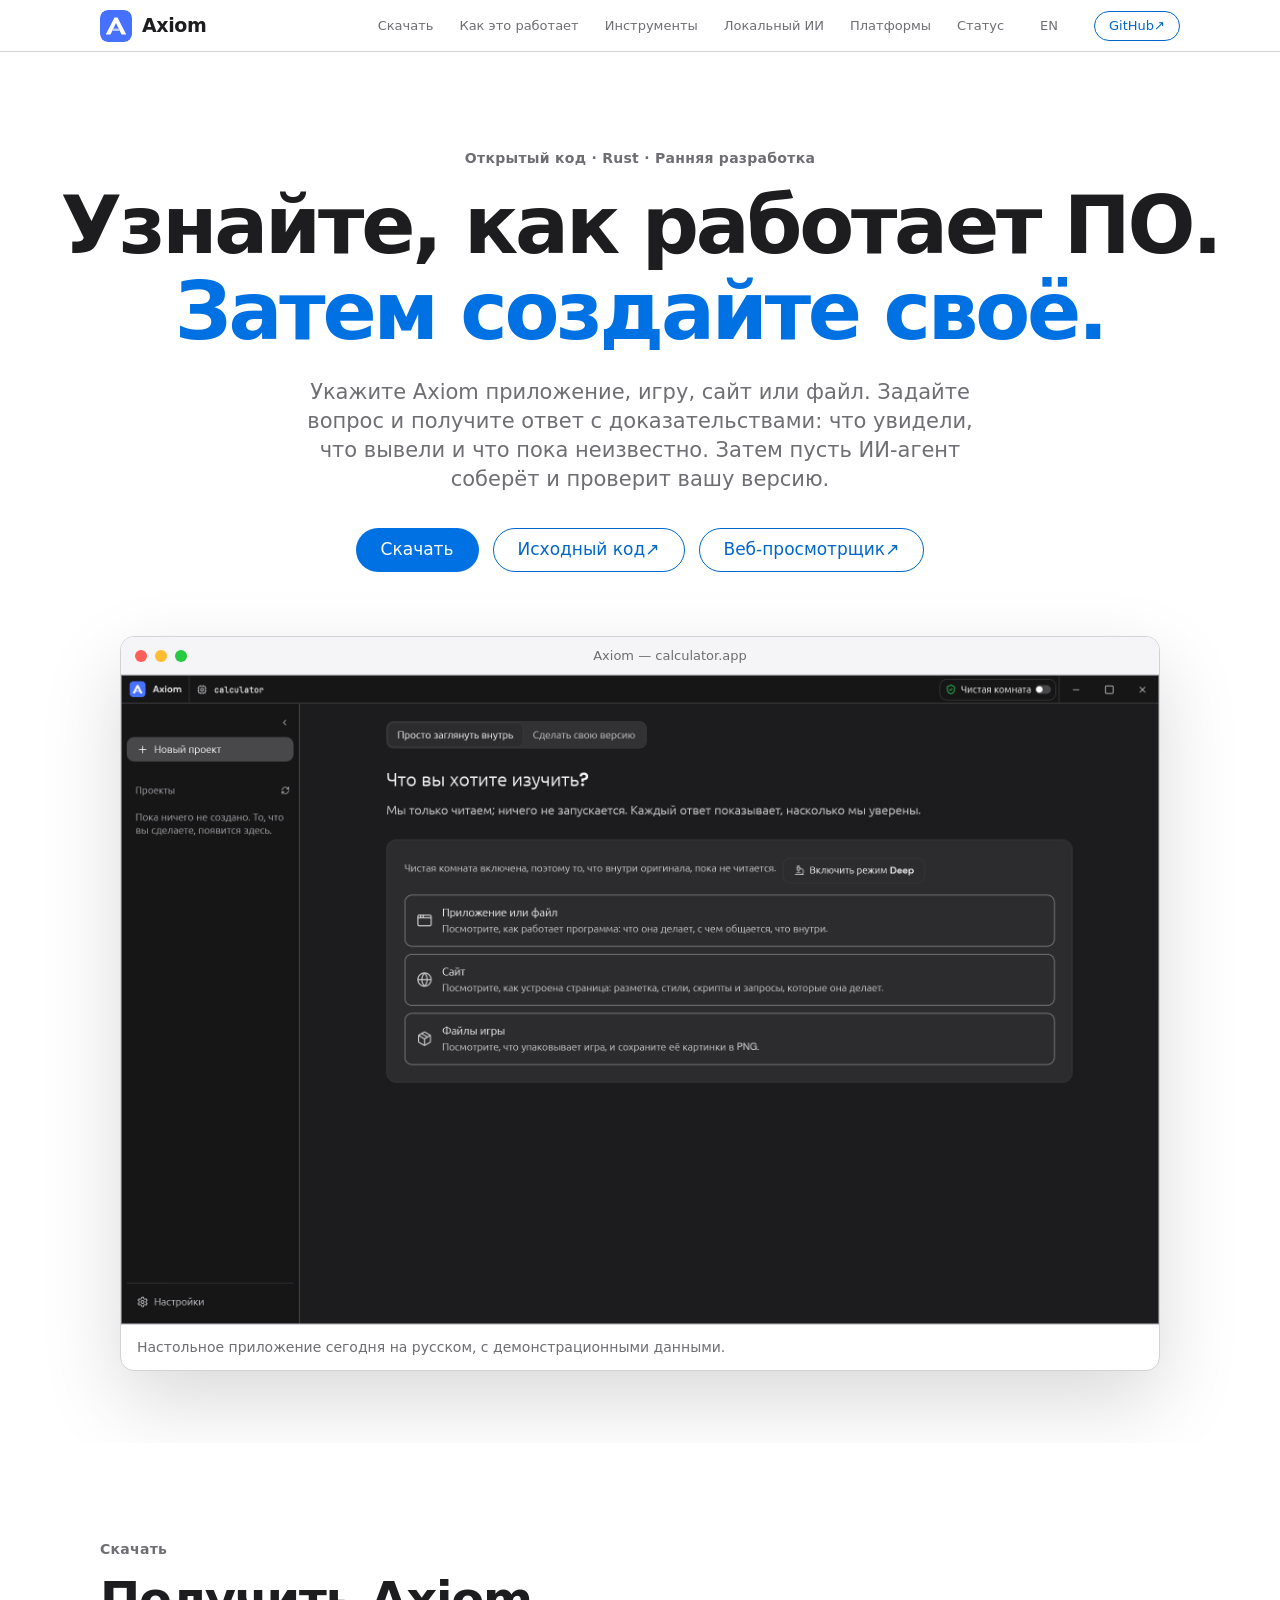
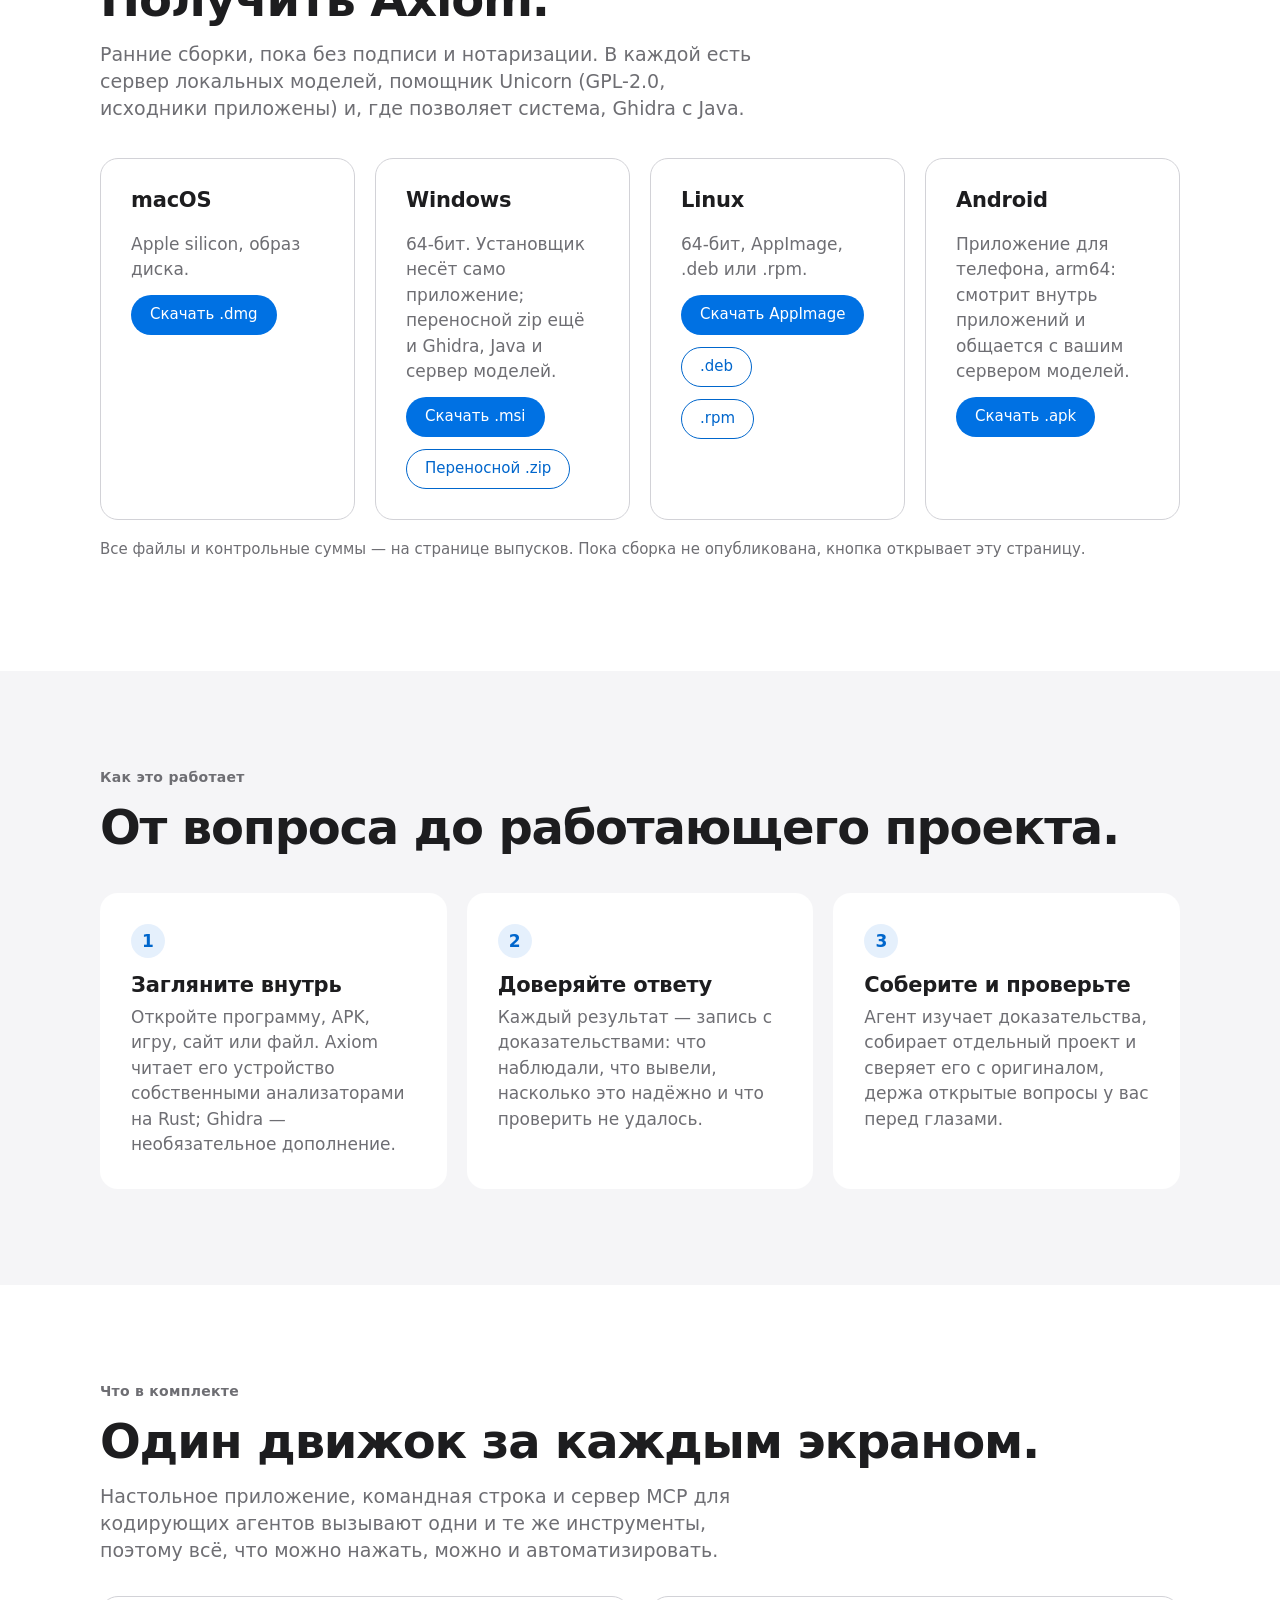
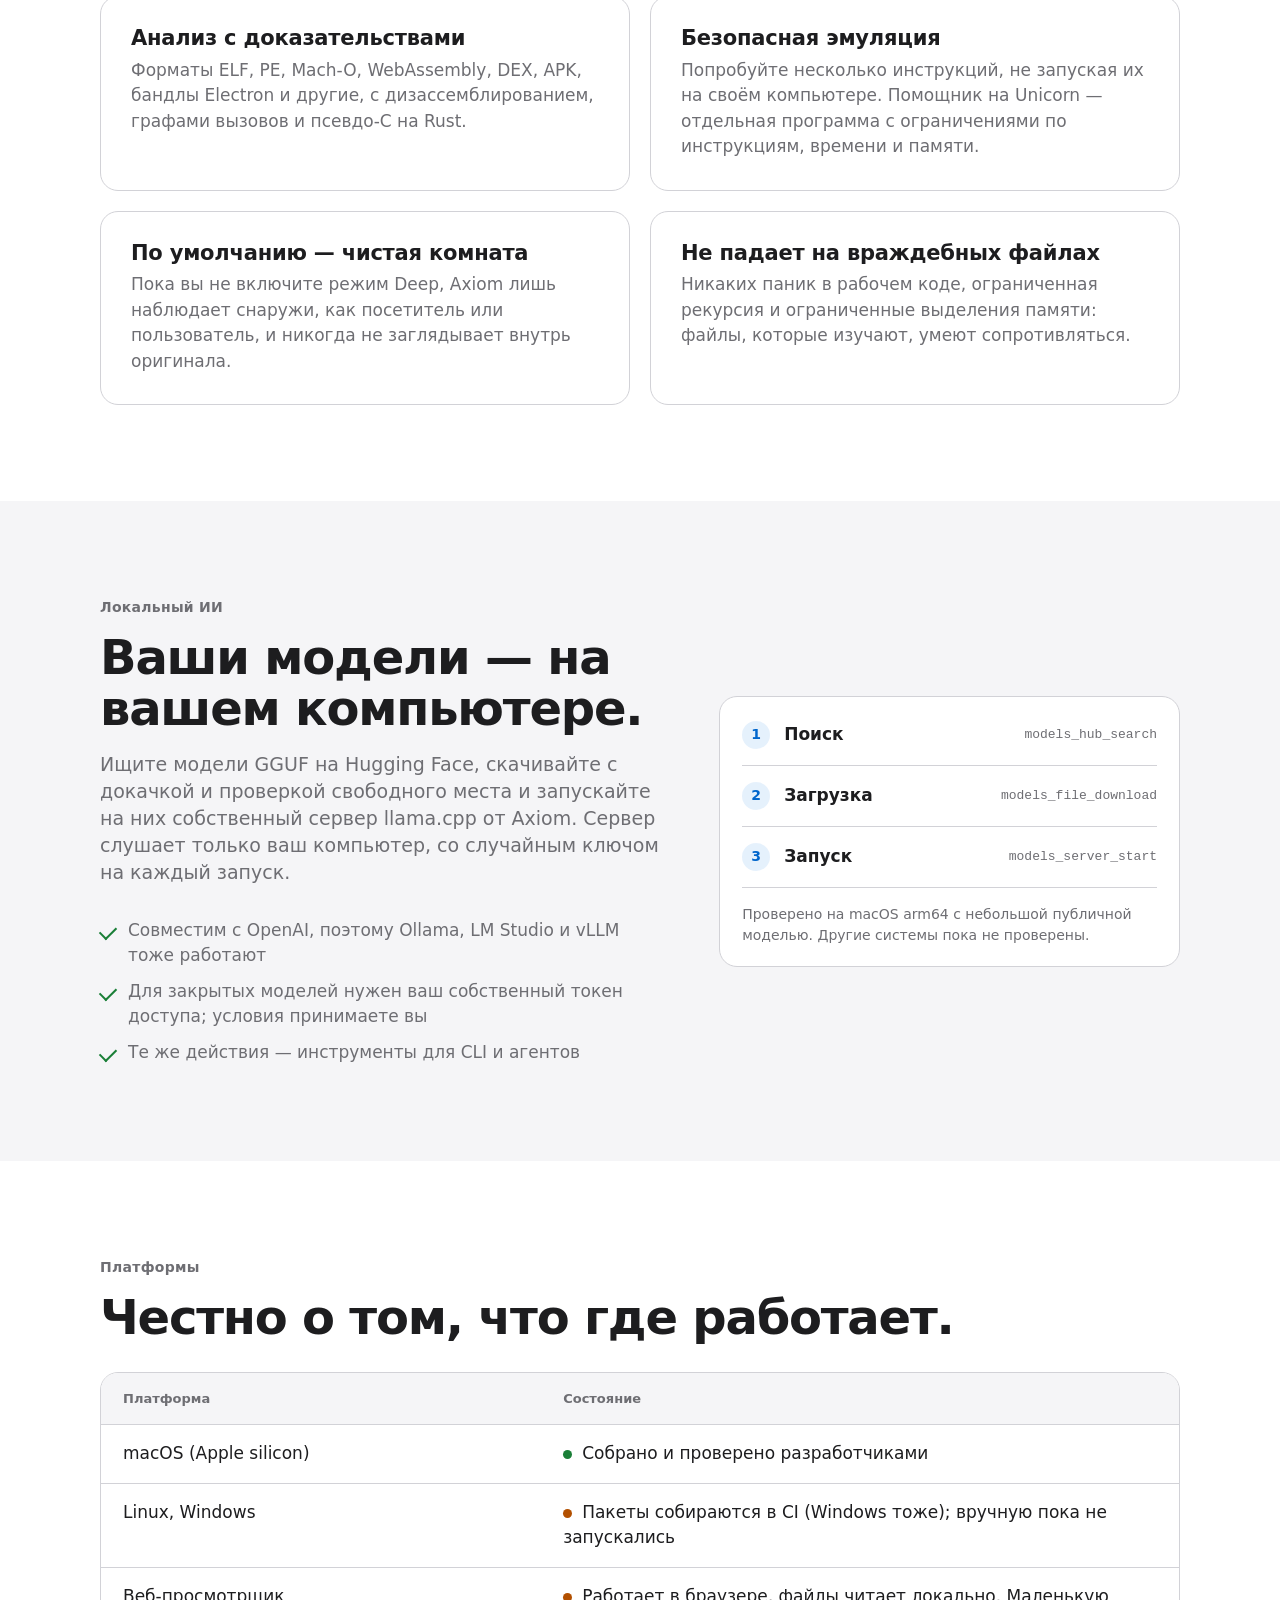
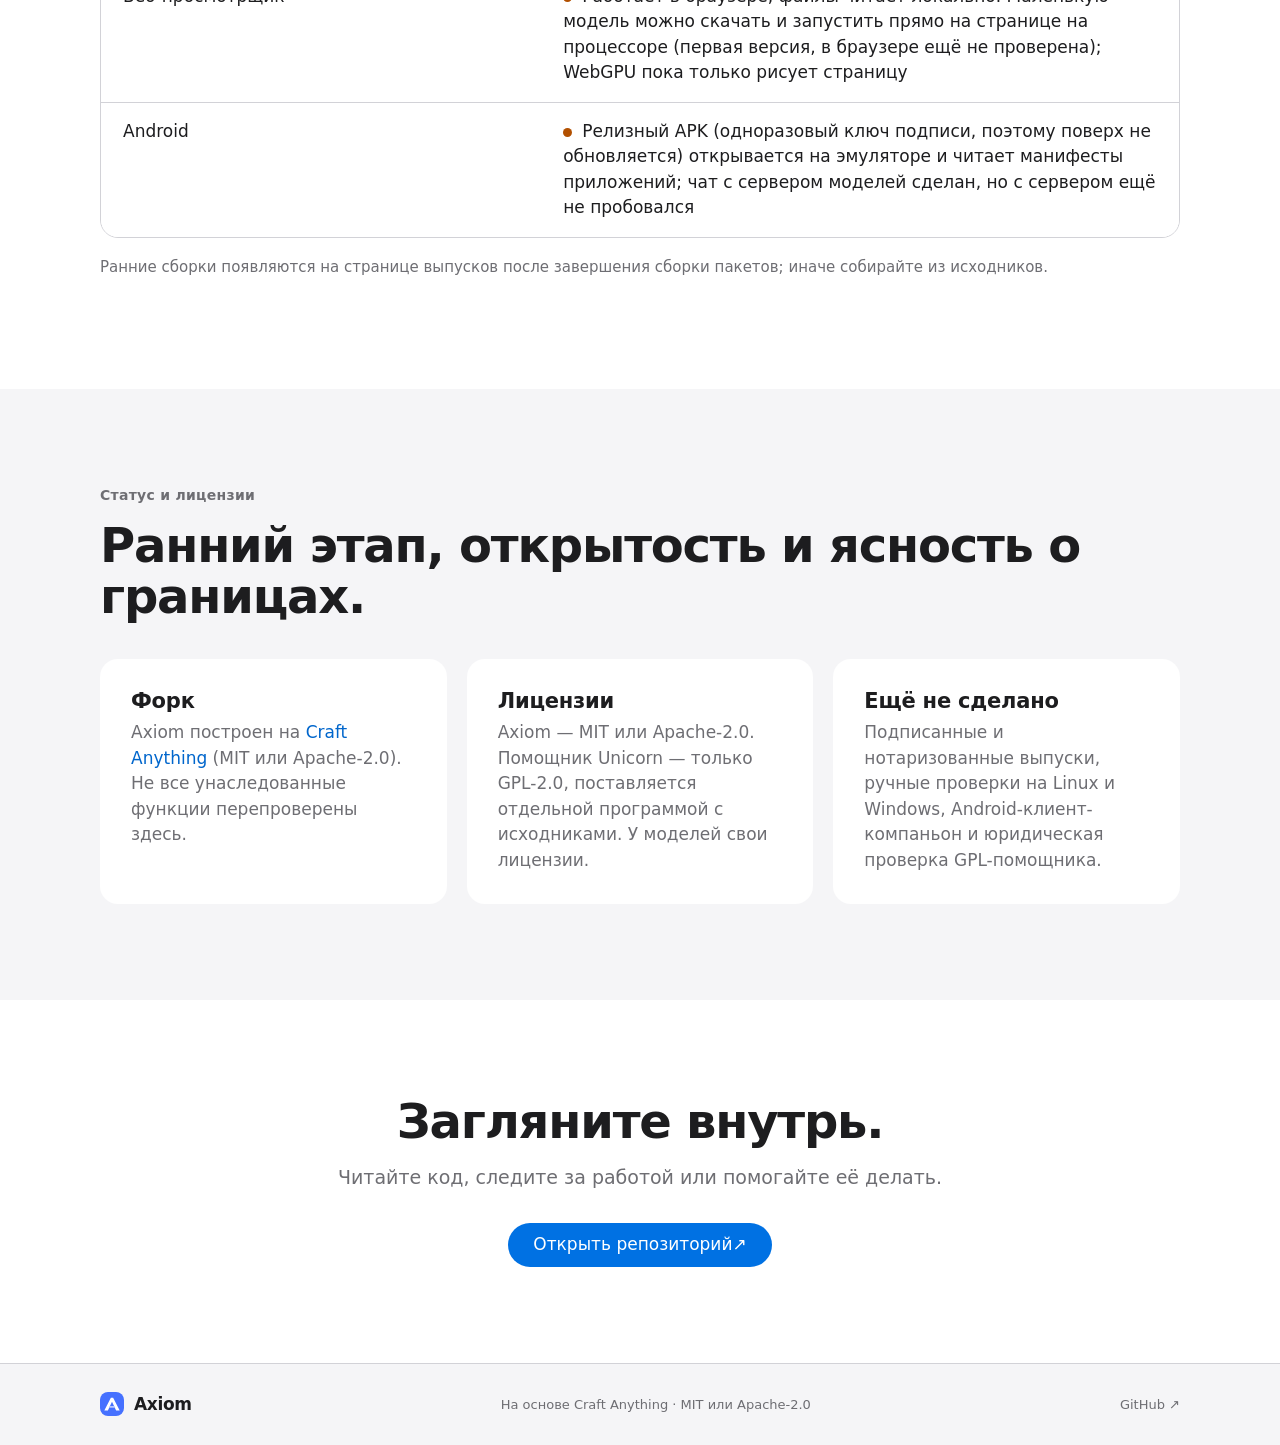
==== site/ru/index.html @ 5160972b "Axiom identity: app icon and website Co-Authored-By: Claude Sonnet 5.5 <noreply@anthropic.com> Claud" ====
<!doctype html>
<html lang="ru"><head><meta charset="utf-8"><meta name="viewport" content="width=device-width,initial-scale=1"><meta name="theme-color" content="#f5f5f7"><meta name="description" content="Axiom показывает, как работает программное обеспечение, с доказательствами для каждого ответа, и помогает собрать свою версию. Открытый код, написан на Rust, с локальным ИИ."><title>Axiom — узнайте, как работает ПО</title><link rel="icon" href="../logo.svg" type="image/svg+xml"><link rel="alternate" hreflang="en" href="../"><link rel="stylesheet" href="../style.css"></head>
<body><a class="skip" href="#main">К содержимому</a>
<header class="top"><a class="brand" href="#top" aria-label="Axiom, наверх"><img src="../logo.svg" alt="" width="32" height="32"><span>Axiom</span></a><nav aria-label="Главное"><a href="#download">Скачать</a><a href="#how">Как это работает</a><a href="#tools">Инструменты</a><a href="#models">Локальный ИИ</a><a href="#platforms">Платформы</a><a href="#status">Статус</a></nav><a class="lang" href="../" hreflang="en" lang="en">EN</a><a class="btn ghost" href="https://github.com/LakoMoor/Axiom">GitHub<span aria-hidden="true"> ↗</span></a></header>
<main id="main">
<section class="hero" id="top"><div class="glow" aria-hidden="true"></div><p class="kicker">Открытый код · Rust · Ранняя разработка</p><h1>Узнайте, как работает ПО.<br><em>Затем создайте своё.</em></h1><p class="lead">Укажите Axiom приложение, игру, сайт или файл. Задайте вопрос и получите ответ с доказательствами: что увидели, что вывели и что пока неизвестно. Затем пусть ИИ-агент соберёт и проверит вашу версию.</p><div class="actions"><a class="btn primary" href="#download">Скачать</a><a class="btn ghost" href="https://github.com/LakoMoor/Axiom">Исходный код<span aria-hidden="true"> ↗</span></a><a class="btn ghost" href="../app/">Веб-просмотрщик<span aria-hidden="true"> ↗</span></a></div>
<figure class="shot"><div class="chrome" aria-hidden="true"><i></i><i></i><i></i><span>Axiom — calculator.app</span></div><img src="../media/axiom-home-ru.png" alt="Настольное приложение Axiom на стартовом экране, с демонстрационными данными" width="2160" height="1350"><figcaption>Настольное приложение сегодня на русском, с демонстрационными данными.</figcaption></figure></section>

<section class="wrap" id="download"><p class="kicker">Скачать</p><h2>Получить Axiom.</h2><p class="sub">Ранние сборки, пока без подписи и нотаризации. В каждой есть сервер локальных моделей, помощник Unicorn (GPL-2.0, исходники приложены) и, где позволяет система, Ghidra с Java.</p>
<div class="grid three dl"><article><h3>macOS</h3><p>Apple silicon, образ диска.</p><a class="btn primary" data-asset="macos-aarch64\.dmg$" href="https://github.com/LakoMoor/Axiom/releases/latest">Скачать .dmg</a></article><article><h3>Windows</h3><p>64-бит. Установщик несёт само приложение; переносной zip ещё и Ghidra, Java и сервер моделей.</p><a class="btn primary" data-asset="windows-x64\.msi$" href="https://github.com/LakoMoor/Axiom/releases/latest">Скачать .msi</a> <a class="btn ghost" data-asset="windows-x64-portable\.zip$" href="https://github.com/LakoMoor/Axiom/releases/latest">Переносной .zip</a></article><article><h3>Linux</h3><p>64-бит, AppImage, .deb или .rpm.</p><a class="btn primary" data-asset="linux-x86_64\.AppImage$" href="https://github.com/LakoMoor/Axiom/releases/latest">Скачать AppImage</a> <a class="btn ghost" data-asset="linux-x86_64\.deb$" href="https://github.com/LakoMoor/Axiom/releases/latest">.deb</a> <a class="btn ghost" data-asset="linux-x86_64\.rpm$" href="https://github.com/LakoMoor/Axiom/releases/latest">.rpm</a></article><article><h3>Android</h3><p>Приложение для телефона, arm64: смотрит внутрь приложений и общается с вашим сервером моделей.</p><a class="btn primary" data-asset="android-arm64\.apk$" href="https://github.com/LakoMoor/Axiom/releases/latest">Скачать .apk</a></article></div>
<p class="note">Все файлы и контрольные суммы — на <a href="https://github.com/LakoMoor/Axiom/releases">странице выпусков</a>. Пока сборка не опубликована, кнопка открывает эту страницу.</p></section>
<script>fetch("https://api.github.com/repos/LakoMoor/Axiom/releases?per_page=1").then(function(r){return r.ok?r.json():[]}).then(function(rs){var a=(rs[0]&&rs[0].assets)||[];document.querySelectorAll("[data-asset]").forEach(function(l){var re=new RegExp(l.dataset.asset),m=a.find(function(x){return re.test(x.name)});if(m)l.href=m.browser_download_url;})}).catch(function(){});</script>
<section class="band" id="how"><div class="wrap"><p class="kicker">Как это работает</p><h2>От вопроса до работающего проекта.</h2>
<ol class="steps"><li><span class="n">1</span><h3>Загляните внутрь</h3><p>Откройте программу, APK, игру, сайт или файл. Axiom читает его устройство собственными анализаторами на Rust; Ghidra — необязательное дополнение.</p></li><li><span class="n">2</span><h3>Доверяйте ответу</h3><p>Каждый результат — запись с доказательствами: что наблюдали, что вывели, насколько это надёжно и что проверить не удалось.</p></li><li><span class="n">3</span><h3>Соберите и проверьте</h3><p>Агент изучает доказательства, собирает отдельный проект и сверяет его с оригиналом, держа открытые вопросы у вас перед глазами.</p></li></ol></div></section>

<section class="wrap" id="tools"><p class="kicker">Что в комплекте</p><h2>Один движок за каждым экраном.</h2><p class="sub">Настольное приложение, командная строка и сервер MCP для кодирующих агентов вызывают одни и те же инструменты, поэтому всё, что можно нажать, можно и автоматизировать.</p>
<div class="grid"><article><h3>Анализ с доказательствами</h3><p>Форматы ELF, PE, Mach-O, WebAssembly, DEX, APK, бандлы Electron и другие, с дизассемблированием, графами вызовов и псевдо-C на Rust.</p></article><article><h3>Безопасная эмуляция</h3><p>Попробуйте несколько инструкций, не запуская их на своём компьютере. Помощник на Unicorn — отдельная программа с ограничениями по инструкциям, времени и памяти.</p></article><article><h3>По умолчанию — чистая комната</h3><p>Пока вы не включите режим Deep, Axiom лишь наблюдает снаружи, как посетитель или пользователь, и никогда не заглядывает внутрь оригинала.</p></article><article><h3>Не падает на враждебных файлах</h3><p>Никаких паник в рабочем коде, ограниченная рекурсия и ограниченные выделения памяти: файлы, которые изучают, умеют сопротивляться.</p></article></div></section>

<section class="band" id="models"><div class="wrap split"><div><p class="kicker">Локальный ИИ</p><h2>Ваши модели — на вашем компьютере.</h2><p class="sub">Ищите модели GGUF на Hugging Face, скачивайте с докачкой и проверкой свободного места и запускайте на них собственный сервер llama.cpp от Axiom. Сервер слушает только ваш компьютер, со случайным ключом на каждый запуск.</p><ul class="ticks"><li>Совместим с OpenAI, поэтому Ollama, LM Studio и vLLM тоже работают</li><li>Для закрытых моделей нужен ваш собственный токен доступа; условия принимаете вы</li><li>Те же действия — инструменты для CLI и агентов</li></ul></div>
<div class="panel" role="img" aria-label="Конвейер: поиск на Hugging Face, загрузка файла GGUF, запуск локального сервера"><div class="row"><b>1</b><span>Поиск</span><code>models_hub_search</code></div><div class="row"><b>2</b><span>Загрузка</span><code>models_file_download</code></div><div class="row"><b>3</b><span>Запуск</span><code>models_server_start</code></div><p>Проверено на macOS arm64 с небольшой публичной моделью. Другие системы пока не проверены.</p></div></div></section>

<section class="wrap" id="platforms"><p class="kicker">Платформы</p><h2>Честно о том, что где работает.</h2>
<div class="table" role="table" aria-label="Поддержка платформ"><div role="row" class="th"><span role="columnheader">Платформа</span><span role="columnheader">Состояние</span></div><div role="row"><span role="cell">macOS (Apple silicon)</span><span role="cell" class="ok">Собрано и проверено разработчиками</span></div><div role="row"><span role="cell">Linux, Windows</span><span role="cell" class="wip">Пакеты собираются в CI (Windows тоже); вручную пока не запускались</span></div><div role="row"><span role="cell">Веб-просмотрщик</span><span role="cell" class="wip">Работает в браузере, файлы читает локально. Маленькую модель можно скачать и запустить прямо на странице на процессоре (первая версия, в браузере ещё не проверена); WebGPU пока только рисует страницу</span></div><div role="row"><span role="cell">Android</span><span role="cell" class="wip">Релизный APK (одноразовый ключ подписи, поэтому поверх не обновляется) открывается на эмуляторе и читает манифесты приложений; чат с сервером моделей сделан, но с сервером ещё не пробовался</span></div></div>
<p class="note">Ранние сборки появляются на странице выпусков после завершения сборки пакетов; иначе собирайте из исходников.</p></section>

<section class="band" id="status"><div class="wrap"><p class="kicker">Статус и лицензии</p><h2>Ранний этап, открытость и ясность о границах.</h2>
<div class="grid three"><article><h3>Форк</h3><p>Axiom построен на <a href="https://github.com/storytold/craft-anything">Craft Anything</a> (MIT или Apache-2.0). Не все унаследованные функции перепроверены здесь.</p></article><article><h3>Лицензии</h3><p>Axiom — MIT или Apache-2.0. Помощник Unicorn — только GPL-2.0, поставляется отдельной программой с исходниками. У моделей свои лицензии.</p></article><article><h3>Ещё не сделано</h3><p>Подписанные и нотаризованные выпуски, ручные проверки на Linux и Windows, Android-клиент-компаньон и юридическая проверка GPL-помощника.</p></article></div></div></section>

<section class="wrap end"><h2>Загляните внутрь.</h2><p class="sub">Читайте код, следите за работой или помогайте её делать.</p><a class="btn primary" href="https://github.com/LakoMoor/Axiom">Открыть репозиторий<span aria-hidden="true"> ↗</span></a></section>
</main>
<footer><a class="brand" href="#top"><img src="../logo.svg" alt="" width="24" height="24"><span>Axiom</span></a><span>На основе Craft Anything · MIT или Apache-2.0</span><a href="https://github.com/LakoMoor/Axiom">GitHub ↗</a></footer></body></html>
---- site/style.css ----
:root{color-scheme:light dark;--bg:#fff;--bg2:#f5f5f7;--card:#fff;--line:#d2d2d7;--text:#1d1d1f;--muted:#6e6e73;--blue:#0066cc;--blue-d:#0071e3;--ok:#1a7f37;--warn:#b25000;--plan:#86868b;--bar:#ffffffcc;--tint:#0071e31a;--shadow:0 30px 80px #00000026;--r:18px}
@media(prefers-color-scheme:dark){:root{--bg:#000;--bg2:#1c1c1e;--card:#1c1c1e;--line:#38383a;--text:#f5f5f7;--muted:#a1a1a6;--blue:#2997ff;--blue-d:#0071e3;--ok:#30d158;--warn:#ff9f0a;--plan:#8e8e93;--bar:#000000cc;--tint:#2997ff26;--shadow:0 30px 80px #000000b3}}
*{box-sizing:border-box}html{scroll-behavior:smooth}
body{margin:0;background:var(--bg);color:var(--text);font:17px/1.5 -apple-system,BlinkMacSystemFont,"SF Pro Text","Segoe UI",system-ui,Roboto,sans-serif;-webkit-font-smoothing:antialiased}
a{color:inherit;text-decoration:none}a:focus-visible,.btn:focus-visible{outline:3px solid var(--blue-d);outline-offset:3px;border-radius:10px}
.skip{position:absolute;left:-999px;top:8px;background:var(--blue-d);color:#fff;padding:10px 14px;border-radius:10px;z-index:10}.skip:focus{left:8px}
.wrap{width:min(1080px,calc(100% - 48px));margin:auto;padding:96px 0}
.top{position:sticky;top:0;z-index:5;display:flex;align-items:center;gap:32px;height:52px;padding:0 max(24px,calc((100% - 1080px)/2));background:var(--bar);backdrop-filter:saturate(180%) blur(20px);-webkit-backdrop-filter:saturate(180%) blur(20px);border-bottom:1px solid var(--line)}
.brand{display:flex;align-items:center;gap:10px;font-weight:600;font-size:19px;letter-spacing:-.02em}.brand img{border-radius:8px}
.top nav{display:flex;gap:26px;margin-left:auto;font-size:13px;color:var(--muted)}.top nav a:hover{color:var(--text)}
.btn{display:inline-flex;align-items:center;justify-content:center;min-height:44px;padding:0 24px;border-radius:980px;font-weight:500;font-size:17px;border:1px solid var(--line);transition:background .2s,transform .2s}
.top .btn{min-height:30px;padding:0 14px;font-size:13px}
.btn:active{transform:scale(.98)}.btn.primary{background:var(--blue-d);border-color:transparent;color:#fff}.btn.primary:hover{background:#0077ed}.btn.ghost{background:transparent;color:var(--blue);border-color:var(--blue)}.btn.ghost:hover{background:var(--tint)}
.hero{position:relative;overflow:hidden;text-align:center;padding:96px 24px 72px}
.glow{display:none}
.kicker{position:relative;margin:0 0 14px;font-size:14px;font-weight:600;letter-spacing:.02em;color:var(--muted)}
h1,h2,h3{margin:0;letter-spacing:-.025em;line-height:1.07}h1{position:relative;font-size:clamp(40px,7vw,80px);font-weight:700;letter-spacing:-.04em}h1 em{font-style:normal;color:var(--blue-d)}
h2{font-size:clamp(30px,4.4vw,48px);font-weight:700;margin-bottom:16px}h3{font-size:21px;font-weight:600;margin-bottom:8px;letter-spacing:-.01em}
.lead{position:relative;max-width:680px;margin:24px auto 34px;font-size:21px;line-height:1.38;color:var(--muted)}.sub{max-width:660px;color:var(--muted);margin:0 0 32px;font-size:19px;line-height:1.42}
.actions{position:relative;display:flex;gap:14px;justify-content:center;flex-wrap:wrap}
.shot{position:relative;margin:64px auto 0;max-width:1040px;border:1px solid var(--line);border-radius:14px;background:var(--card);box-shadow:var(--shadow);overflow:hidden}
.shot img{display:block;width:100%;height:auto}.chrome{display:flex;align-items:center;gap:8px;height:38px;padding:0 14px;background:var(--bg2);border-bottom:1px solid var(--line);font-size:13px;color:var(--muted)}.chrome i{width:12px;height:12px;border-radius:50%;background:var(--line)}.chrome i:nth-child(1){background:#ff5f57}.chrome i:nth-child(2){background:#febc2e}.chrome i:nth-child(3){background:#28c840}.chrome span{margin:0 auto}
figcaption{padding:12px 16px;font-size:14px;color:var(--muted);border-top:1px solid var(--line);text-align:left}
.band{background:var(--bg2)}
.steps{list-style:none;padding:0;margin:40px 0 0;display:grid;grid-template-columns:repeat(3,1fr);gap:20px}
.steps li,.grid article{background:var(--card);border-radius:var(--r);padding:30px;border:1px solid var(--line)}.band .steps li,.band .grid article{border-color:transparent}.steps p,.grid p{margin:0;color:var(--muted);font-size:17px}
.n{display:inline-grid;place-items:center;width:34px;height:34px;border-radius:50%;background:var(--tint);color:var(--blue);font-weight:600;margin-bottom:16px}
.grid{display:grid;grid-template-columns:repeat(2,1fr);gap:20px}.grid.three{grid-template-columns:repeat(3,1fr);margin-top:36px}.grid article a{color:var(--blue)}.grid article a:hover{text-decoration:underline}
.split{display:grid;grid-template-columns:1.1fr .9fr;gap:56px;align-items:center}
.ticks{list-style:none;padding:0;margin:0;display:grid;gap:10px;color:var(--muted)}.ticks li{padding-left:28px;position:relative}.ticks li:before{content:"";position:absolute;left:0;top:.5em;width:14px;height:8px;border-left:2px solid var(--ok);border-bottom:2px solid var(--ok);transform:rotate(-45deg)}
.panel{background:var(--card);border:1px solid var(--line);border-radius:var(--r);padding:8px 22px 20px}.row{display:flex;align-items:center;gap:14px;padding:16px 0;border-bottom:1px solid var(--line)}.row b{display:grid;place-items:center;width:28px;height:28px;border-radius:50%;background:var(--tint);color:var(--blue);font-size:14px}.row span{font-weight:600}.row code{margin-left:auto;font:13px ui-monospace,"SF Mono",Menlo,monospace;color:var(--muted)}.panel p{margin:16px 0 0;font-size:14px;color:var(--muted)}
.table{border:1px solid var(--line);border-radius:var(--r);overflow:hidden;margin-top:28px}.table>div{display:grid;grid-template-columns:1fr 1.4fr;gap:16px;padding:16px 22px;border-bottom:1px solid var(--line);background:var(--card)}.table>div:last-child{border:0}.table .th{background:var(--bg2);color:var(--muted);font-size:13px;font-weight:600}
.ok:before,.wip:before,.plan:before{content:"";display:inline-block;width:9px;height:9px;border-radius:50%;margin-right:10px}.ok:before{background:var(--ok)}.wip:before{background:var(--warn)}.plan:before{background:var(--plan)}
.note{color:var(--muted);font-size:15px;margin-top:18px}
.end{text-align:center}.end .sub{margin-inline:auto}
footer{display:flex;align-items:center;gap:24px;flex-wrap:wrap;justify-content:space-between;padding:28px max(24px,calc((100% - 1080px)/2));border-top:1px solid var(--line);color:var(--muted);font-size:13px;background:var(--bg2)}footer .brand{font-size:17px;color:var(--text)}
@media(max-width:860px){.top nav{display:none}.top .btn{margin-left:auto}.steps,.grid,.grid.three,.split{grid-template-columns:1fr}.wrap{padding:64px 0}.hero{padding-top:64px}.row code{display:none}.table>div{grid-template-columns:1fr}}
@media(prefers-reduced-motion:reduce){html{scroll-behavior:auto}.btn{transition:none}}
.dl article{display:flex;flex-direction:column;gap:12px;align-items:flex-start}.dl .btn{min-height:40px;font-size:15px;padding:0 18px}
.lang{font-size:13px;color:var(--muted);padding:0 4px}.lang:hover{color:var(--text)}
.grid.dl{grid-template-columns:repeat(4,1fr)}@media(max-width:1100px){.grid.dl{grid-template-columns:repeat(2,1fr)}}@media(max-width:860px){.grid.dl{grid-template-columns:1fr}}
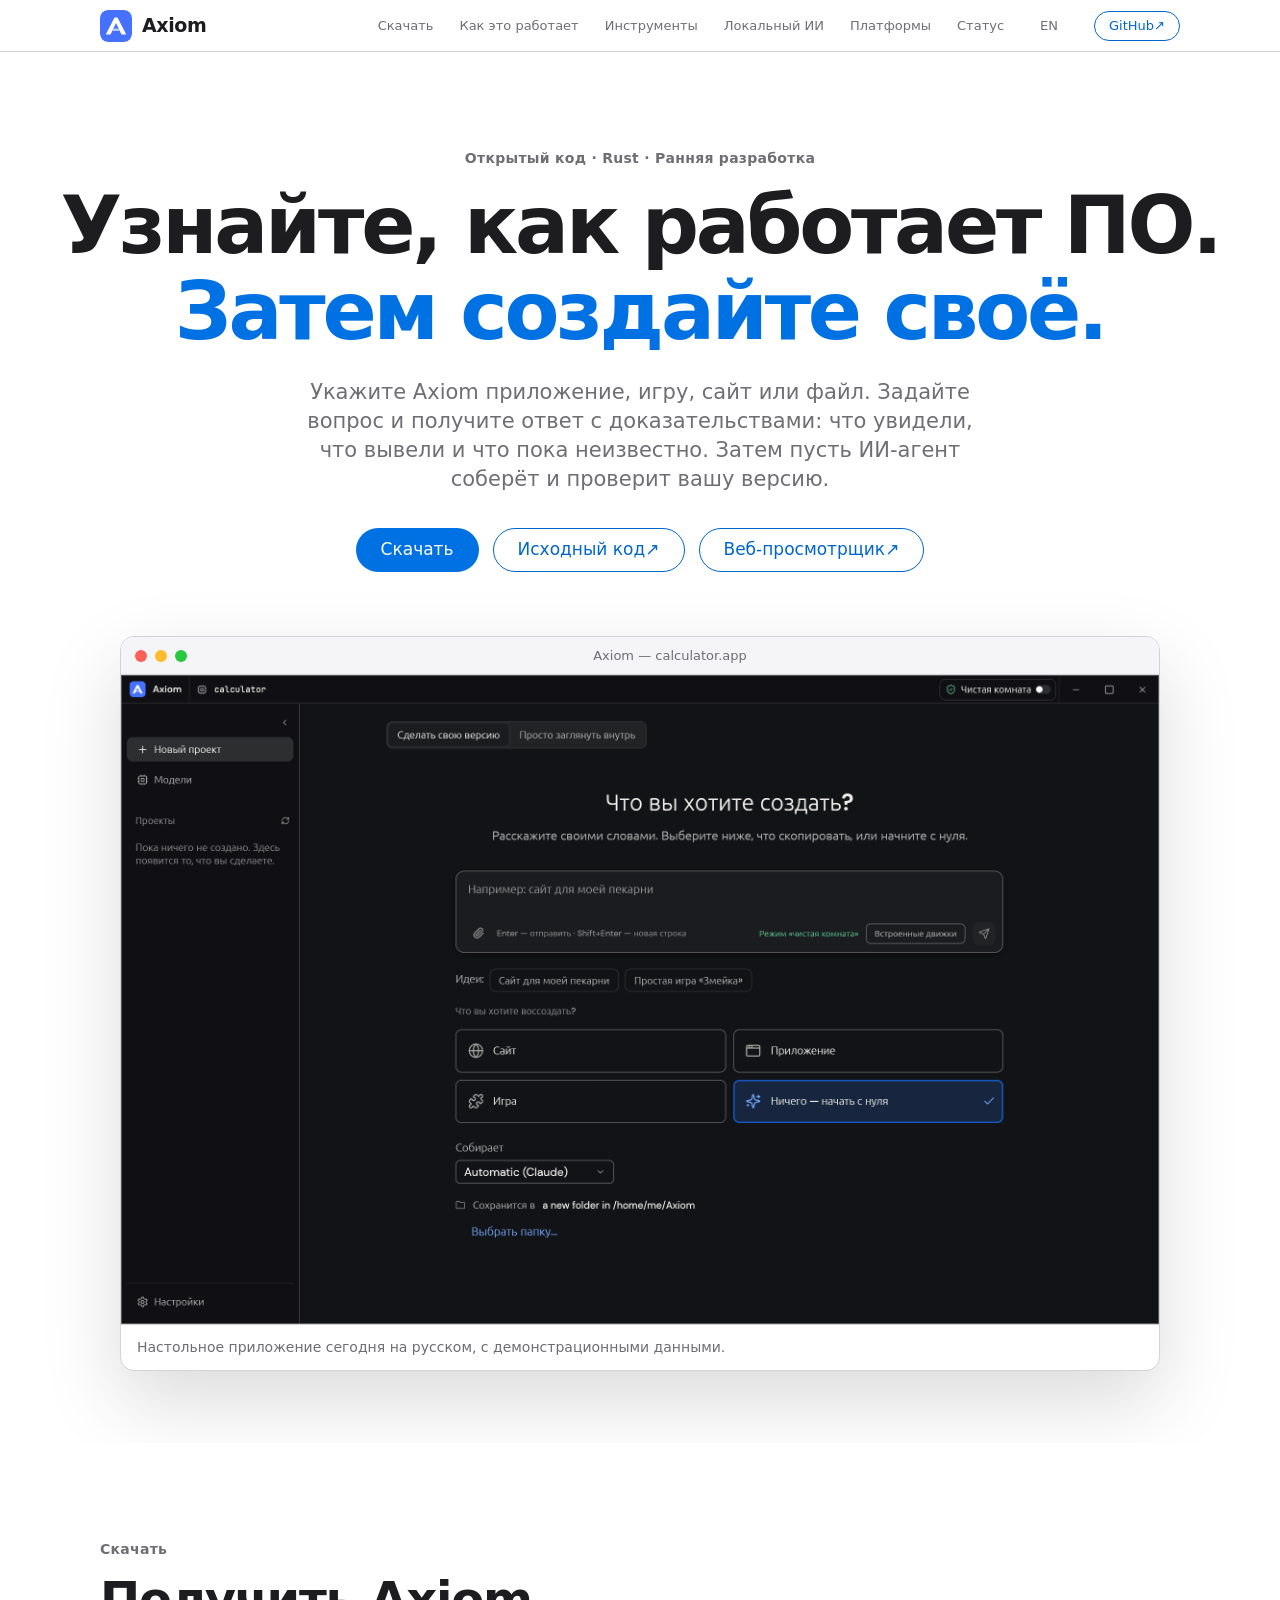
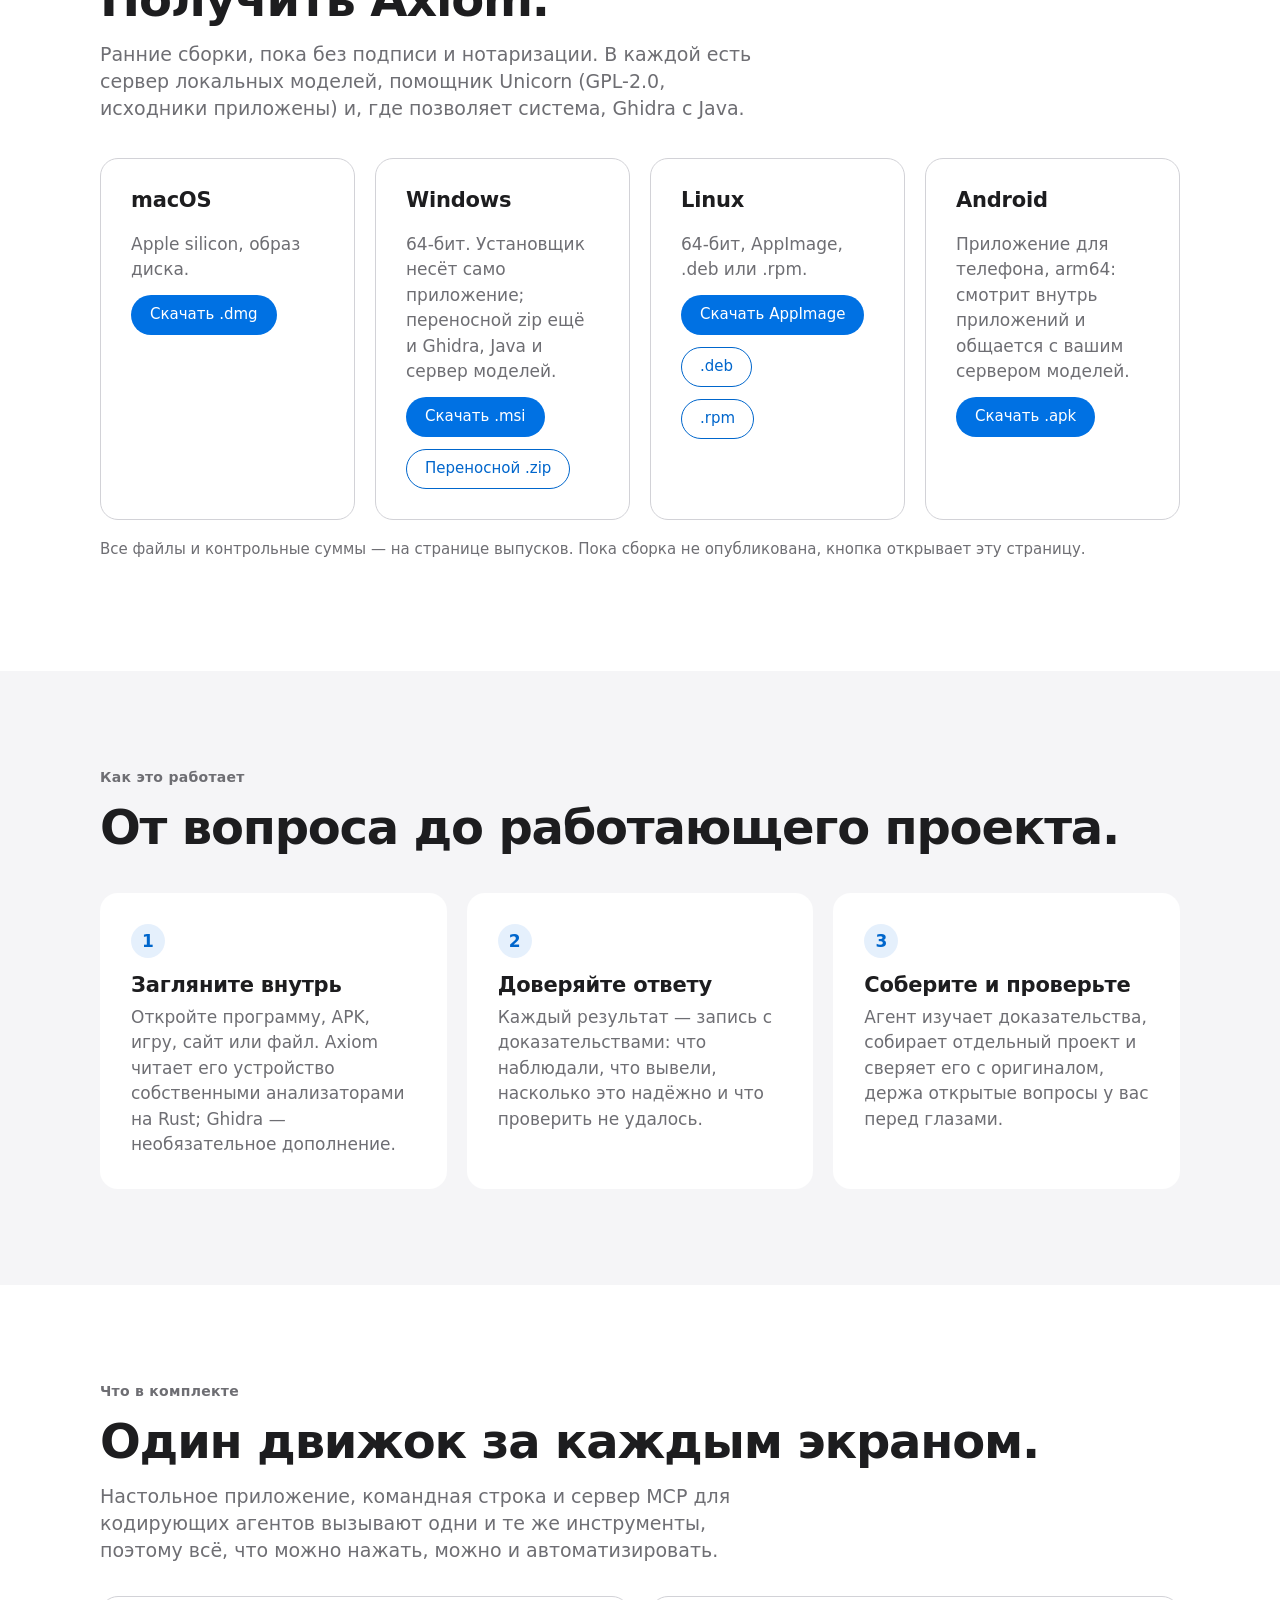
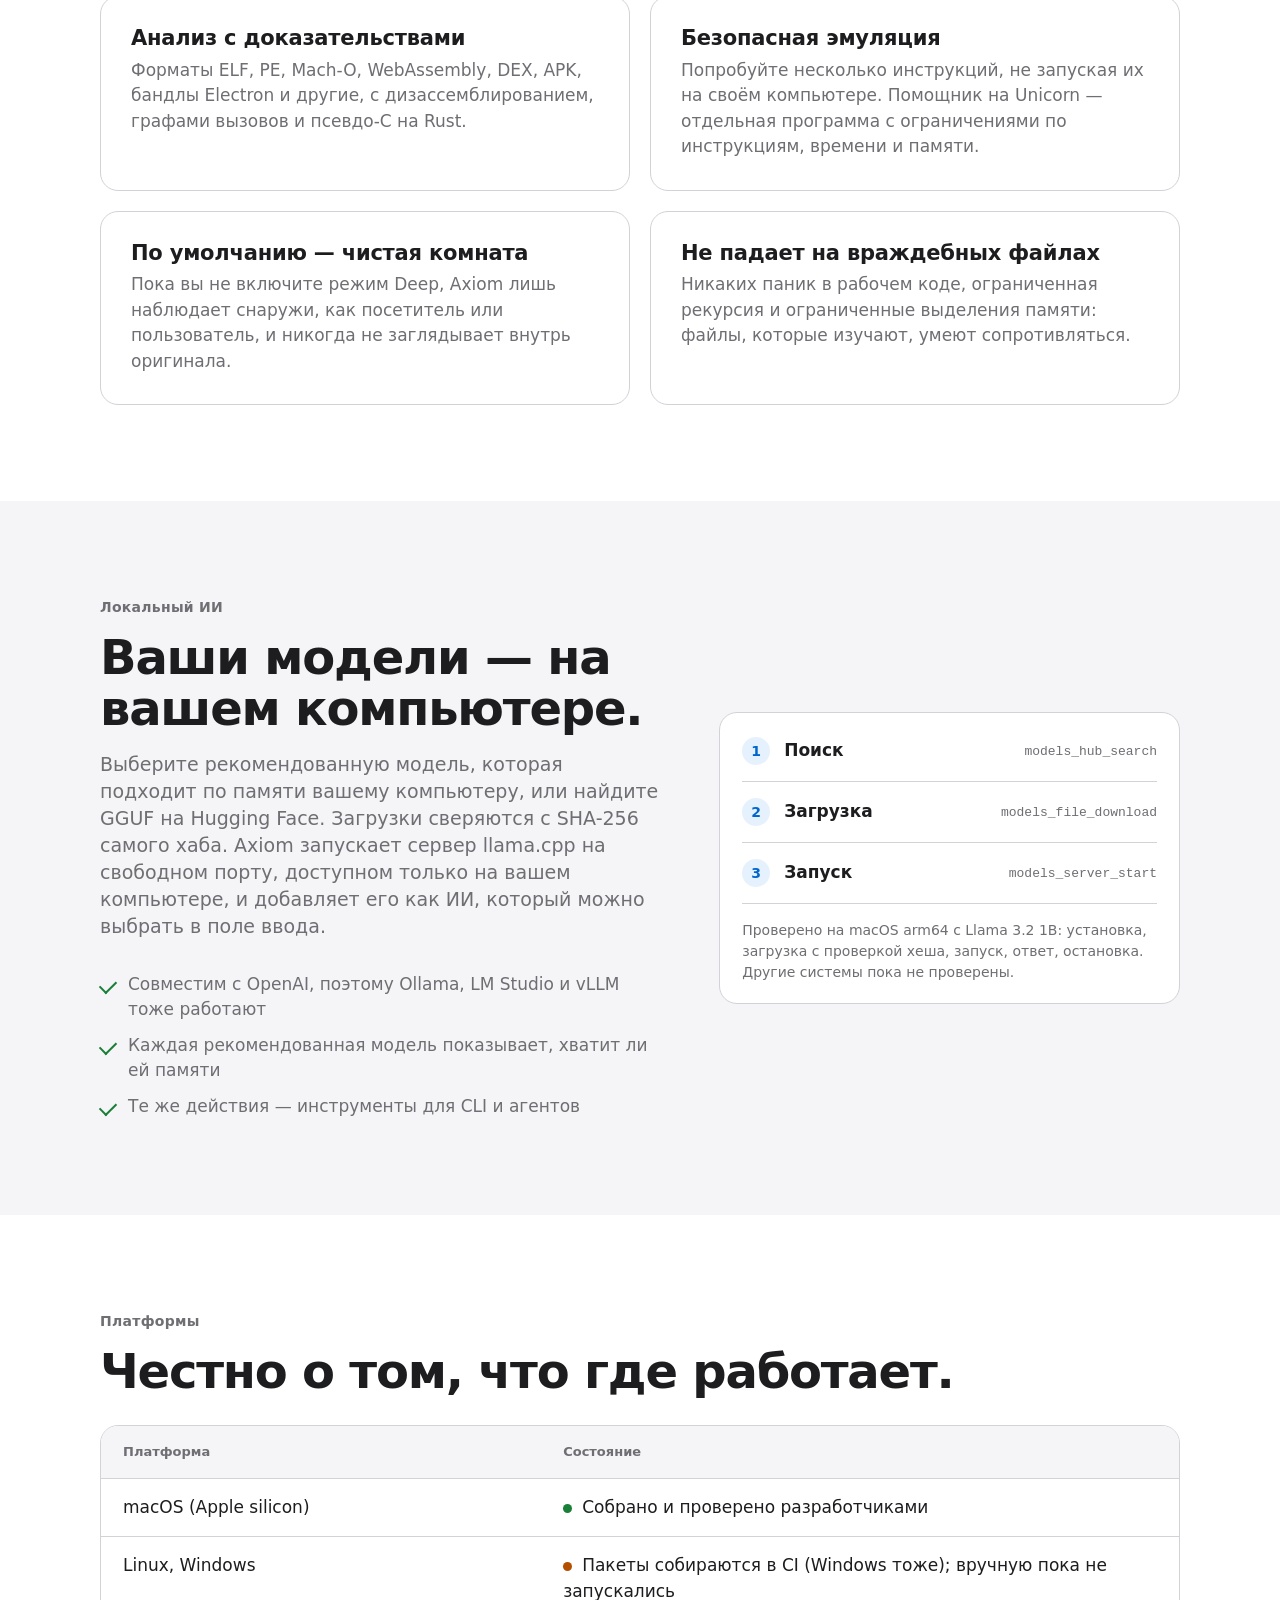
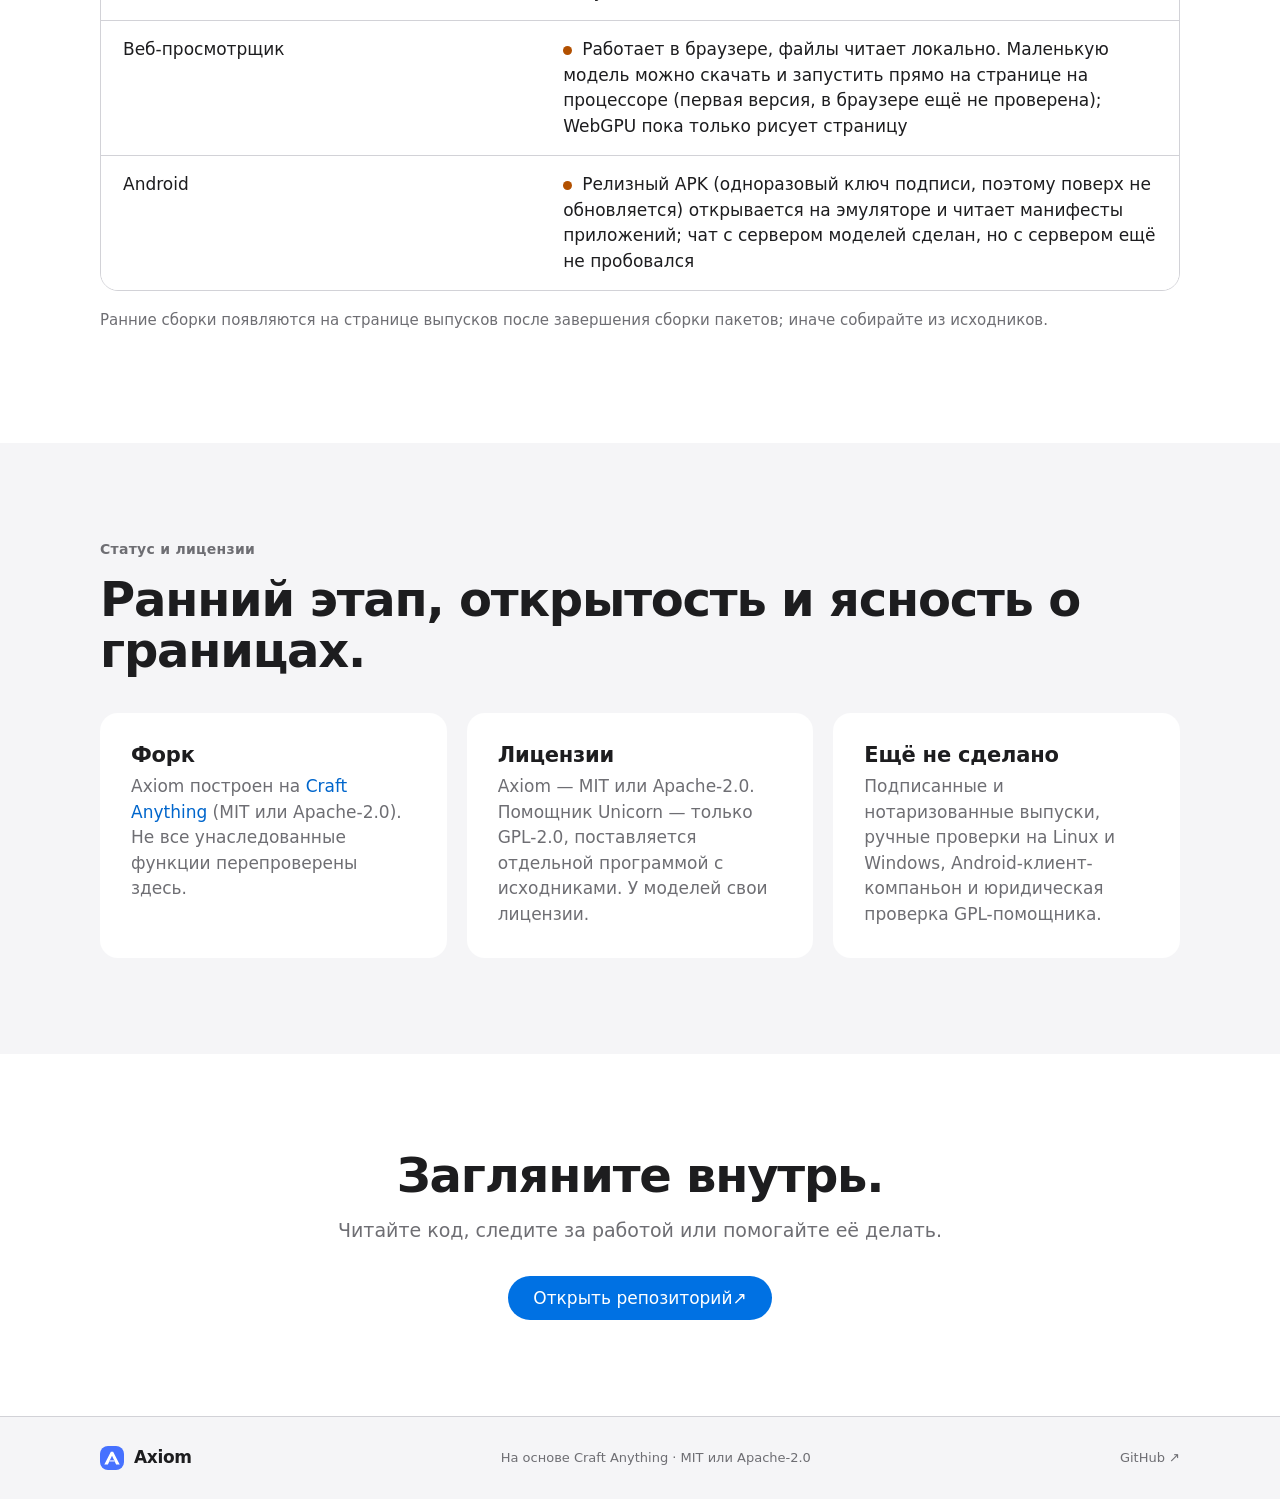
==== commit 384498b5: "Add the models hub, a ChatGPT-style Home, chat history, a Changes card, a Russian UI and the name Ax" ====
--- a/site/ru/index.html
+++ b/site/ru/index.html
@@ -16,8 +16,8 @@
 <section class="wrap" id="tools"><p class="kicker">Что в комплекте</p><h2>Один движок за каждым экраном.</h2><p class="sub">Настольное приложение, командная строка и сервер MCP для кодирующих агентов вызывают одни и те же инструменты, поэтому всё, что можно нажать, можно и автоматизировать.</p>
 <div class="grid"><article><h3>Анализ с доказательствами</h3><p>Форматы ELF, PE, Mach-O, WebAssembly, DEX, APK, бандлы Electron и другие, с дизассемблированием, графами вызовов и псевдо-C на Rust.</p></article><article><h3>Безопасная эмуляция</h3><p>Попробуйте несколько инструкций, не запуская их на своём компьютере. Помощник на Unicorn — отдельная программа с ограничениями по инструкциям, времени и памяти.</p></article><article><h3>По умолчанию — чистая комната</h3><p>Пока вы не включите режим Deep, Axiom лишь наблюдает снаружи, как посетитель или пользователь, и никогда не заглядывает внутрь оригинала.</p></article><article><h3>Не падает на враждебных файлах</h3><p>Никаких паник в рабочем коде, ограниченная рекурсия и ограниченные выделения памяти: файлы, которые изучают, умеют сопротивляться.</p></article></div></section>
 
-<section class="band" id="models"><div class="wrap split"><div><p class="kicker">Локальный ИИ</p><h2>Ваши модели — на вашем компьютере.</h2><p class="sub">Ищите модели GGUF на Hugging Face, скачивайте с докачкой и проверкой свободного места и запускайте на них собственный сервер llama.cpp от Axiom. Сервер слушает только ваш компьютер, со случайным ключом на каждый запуск.</p><ul class="ticks"><li>Совместим с OpenAI, поэтому Ollama, LM Studio и vLLM тоже работают</li><li>Для закрытых моделей нужен ваш собственный токен доступа; условия принимаете вы</li><li>Те же действия — инструменты для CLI и агентов</li></ul></div>
-<div class="panel" role="img" aria-label="Конвейер: поиск на Hugging Face, загрузка файла GGUF, запуск локального сервера"><div class="row"><b>1</b><span>Поиск</span><code>models_hub_search</code></div><div class="row"><b>2</b><span>Загрузка</span><code>models_file_download</code></div><div class="row"><b>3</b><span>Запуск</span><code>models_server_start</code></div><p>Проверено на macOS arm64 с небольшой публичной моделью. Другие системы пока не проверены.</p></div></div></section>
+<section class="band" id="models"><div class="wrap split"><div><p class="kicker">Локальный ИИ</p><h2>Ваши модели — на вашем компьютере.</h2><p class="sub">Выберите рекомендованную модель, которая подходит по памяти вашему компьютеру, или найдите GGUF на Hugging Face. Загрузки сверяются с SHA-256 самого хаба. Axiom запускает сервер llama.cpp на свободном порту, доступном только на вашем компьютере, и добавляет его как ИИ, который можно выбрать в поле ввода.</p><ul class="ticks"><li>Совместим с OpenAI, поэтому Ollama, LM Studio и vLLM тоже работают</li><li>Каждая рекомендованная модель показывает, хватит ли ей памяти</li><li>Те же действия — инструменты для CLI и агентов</li></ul></div>
+<div class="panel" role="img" aria-label="Конвейер: поиск на Hugging Face, загрузка файла GGUF, запуск локального сервера"><div class="row"><b>1</b><span>Поиск</span><code>models_hub_search</code></div><div class="row"><b>2</b><span>Загрузка</span><code>models_file_download</code></div><div class="row"><b>3</b><span>Запуск</span><code>models_server_start</code></div><p>Проверено на macOS arm64 с Llama 3.2 1B: установка, загрузка с проверкой хеша, запуск, ответ, остановка. Другие системы пока не проверены.</p></div></div></section>
 
 <section class="wrap" id="platforms"><p class="kicker">Платформы</p><h2>Честно о том, что где работает.</h2>
 <div class="table" role="table" aria-label="Поддержка платформ"><div role="row" class="th"><span role="columnheader">Платформа</span><span role="columnheader">Состояние</span></div><div role="row"><span role="cell">macOS (Apple silicon)</span><span role="cell" class="ok">Собрано и проверено разработчиками</span></div><div role="row"><span role="cell">Linux, Windows</span><span role="cell" class="wip">Пакеты собираются в CI (Windows тоже); вручную пока не запускались</span></div><div role="row"><span role="cell">Веб-просмотрщик</span><span role="cell" class="wip">Работает в браузере, файлы читает локально. Маленькую модель можно скачать и запустить прямо на странице на процессоре (первая версия, в браузере ещё не проверена); WebGPU пока только рисует страницу</span></div><div role="row"><span role="cell">Android</span><span role="cell" class="wip">Релизный APK (одноразовый ключ подписи, поэтому поверх не обновляется) открывается на эмуляторе и читает манифесты приложений; чат с сервером моделей сделан, но с сервером ещё не пробовался</span></div></div>
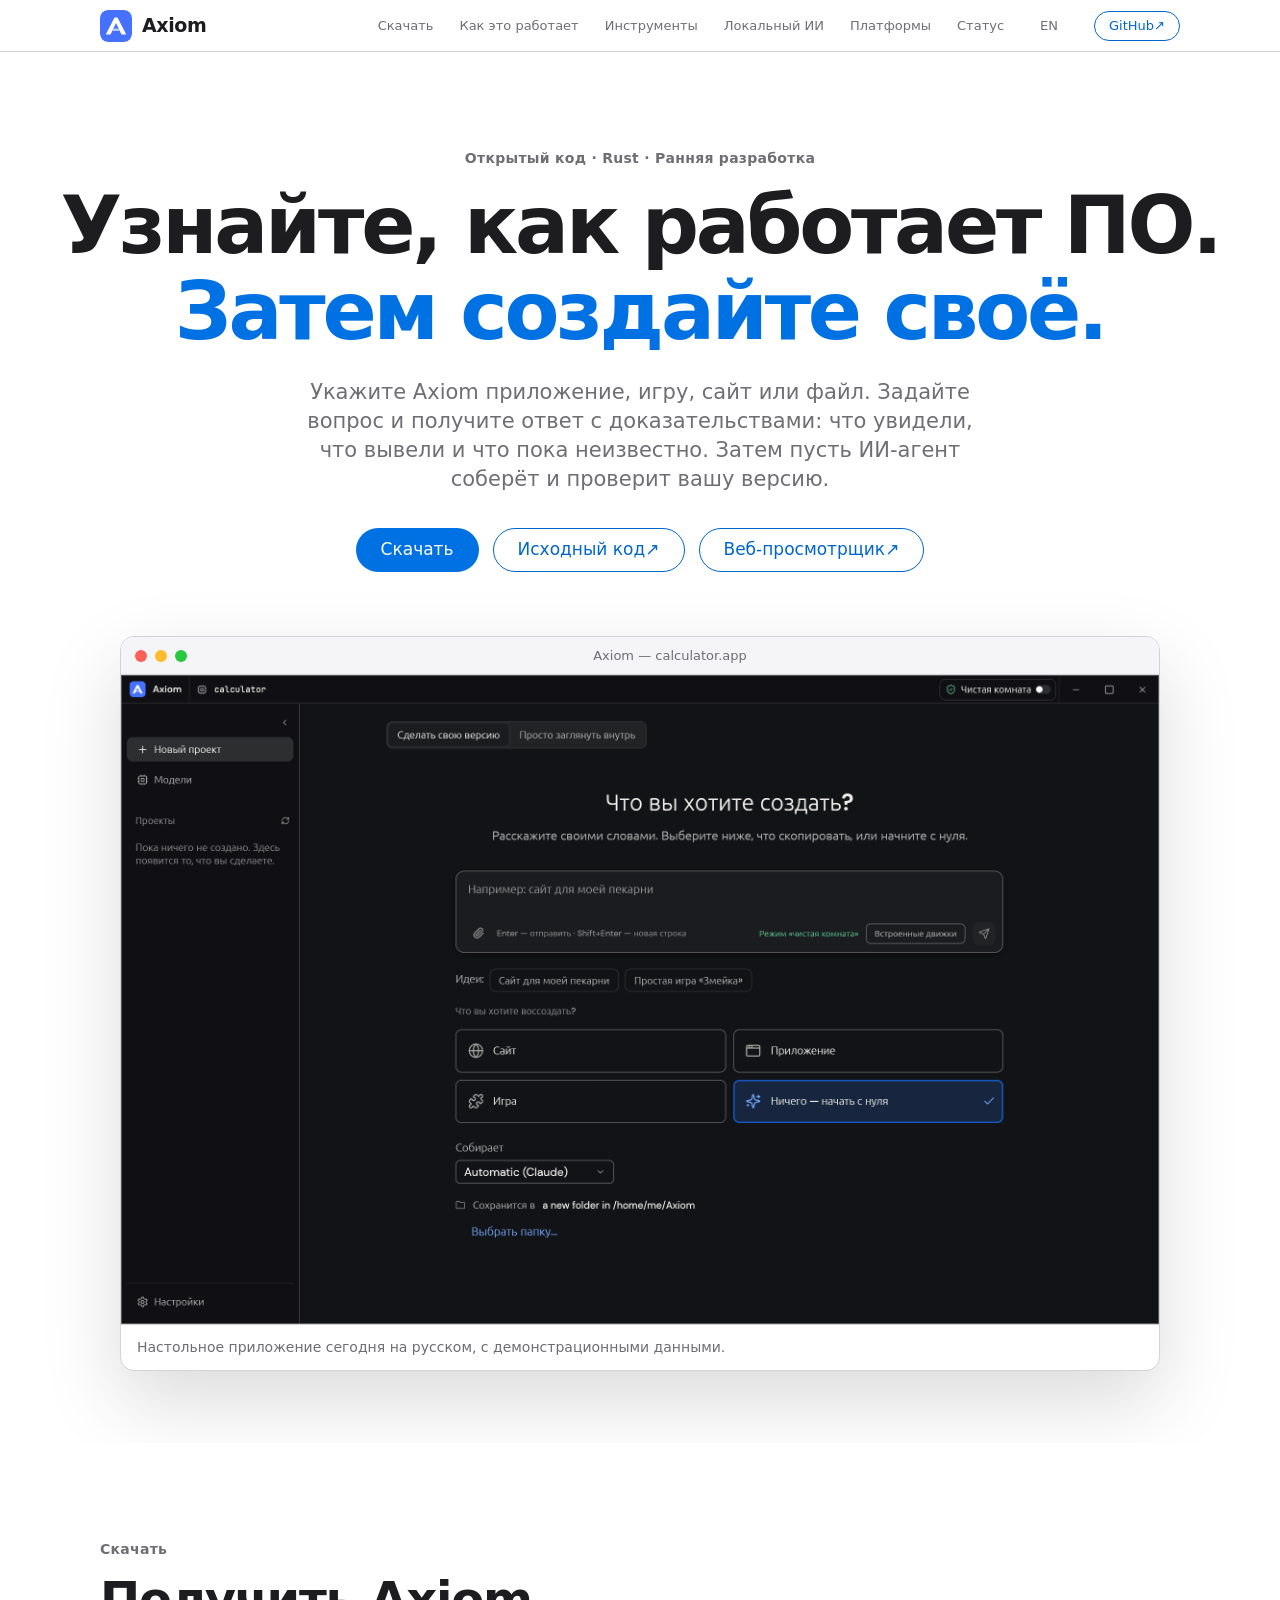
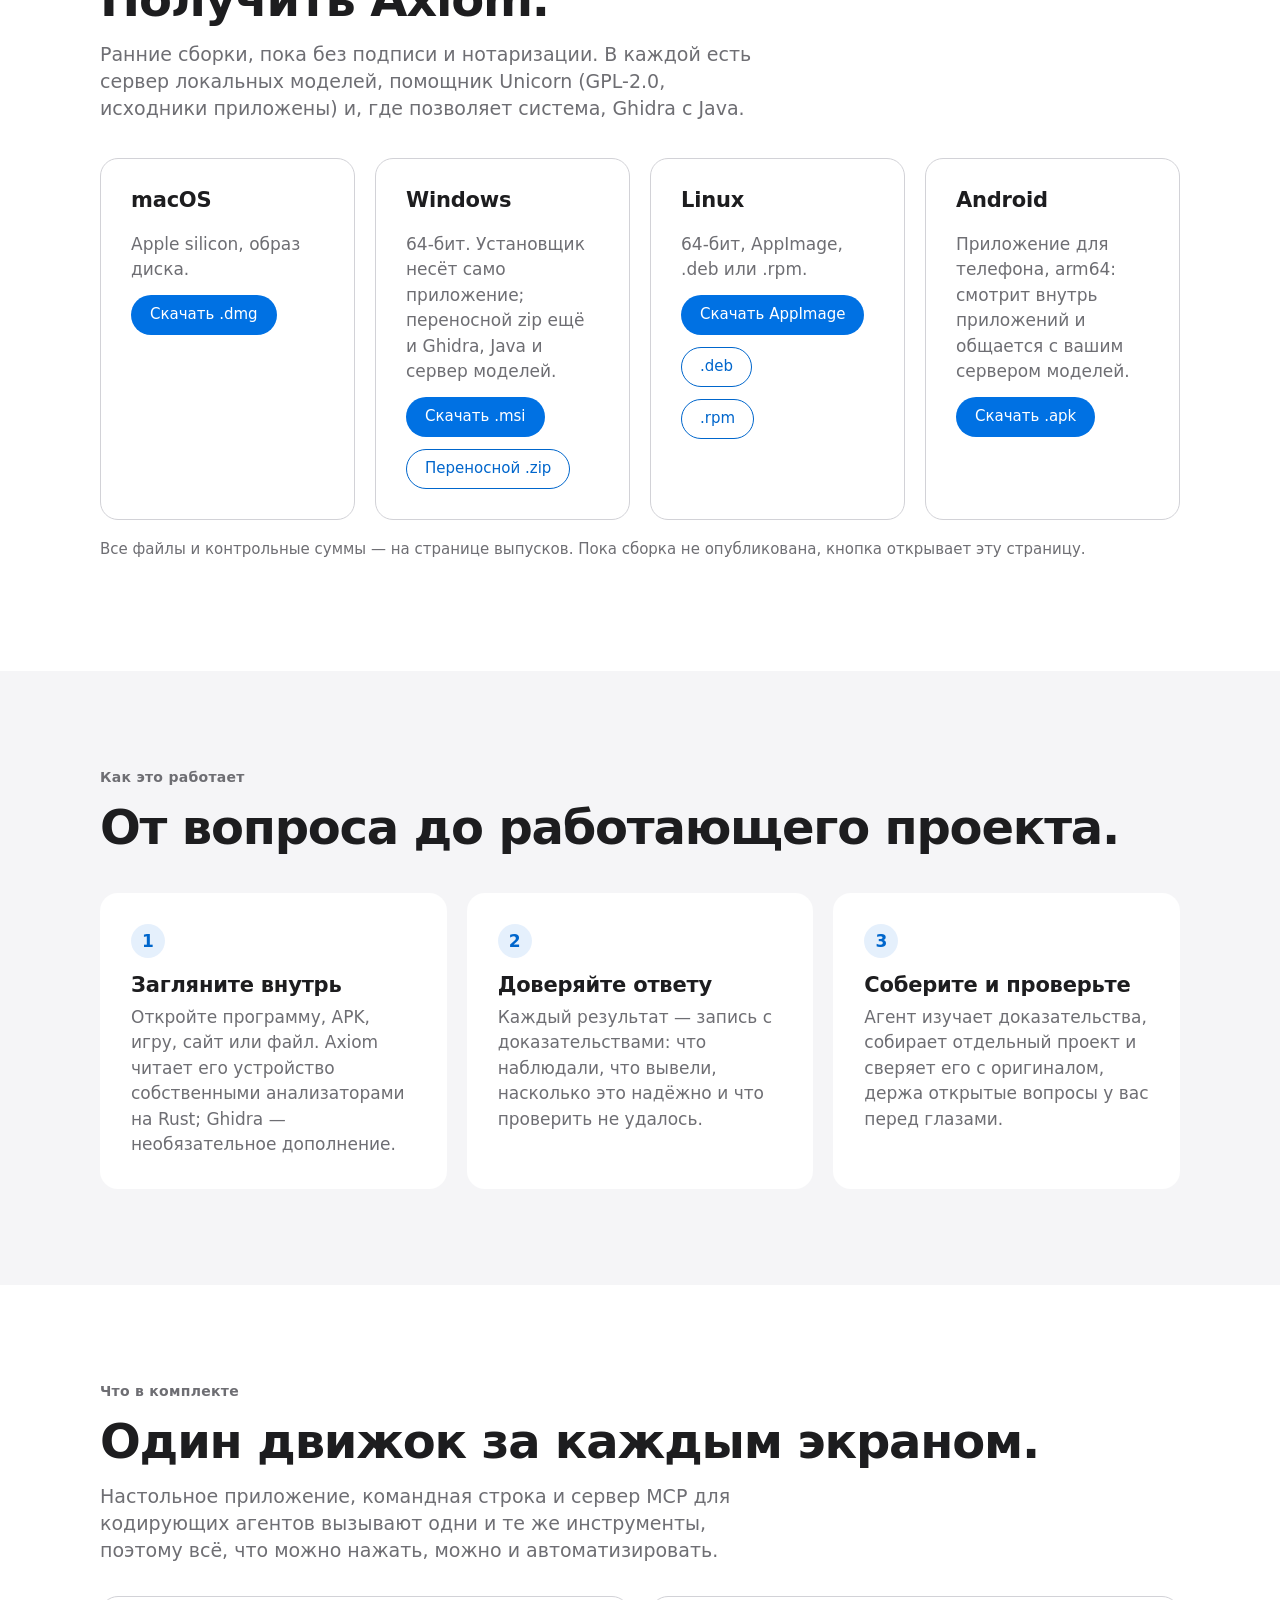
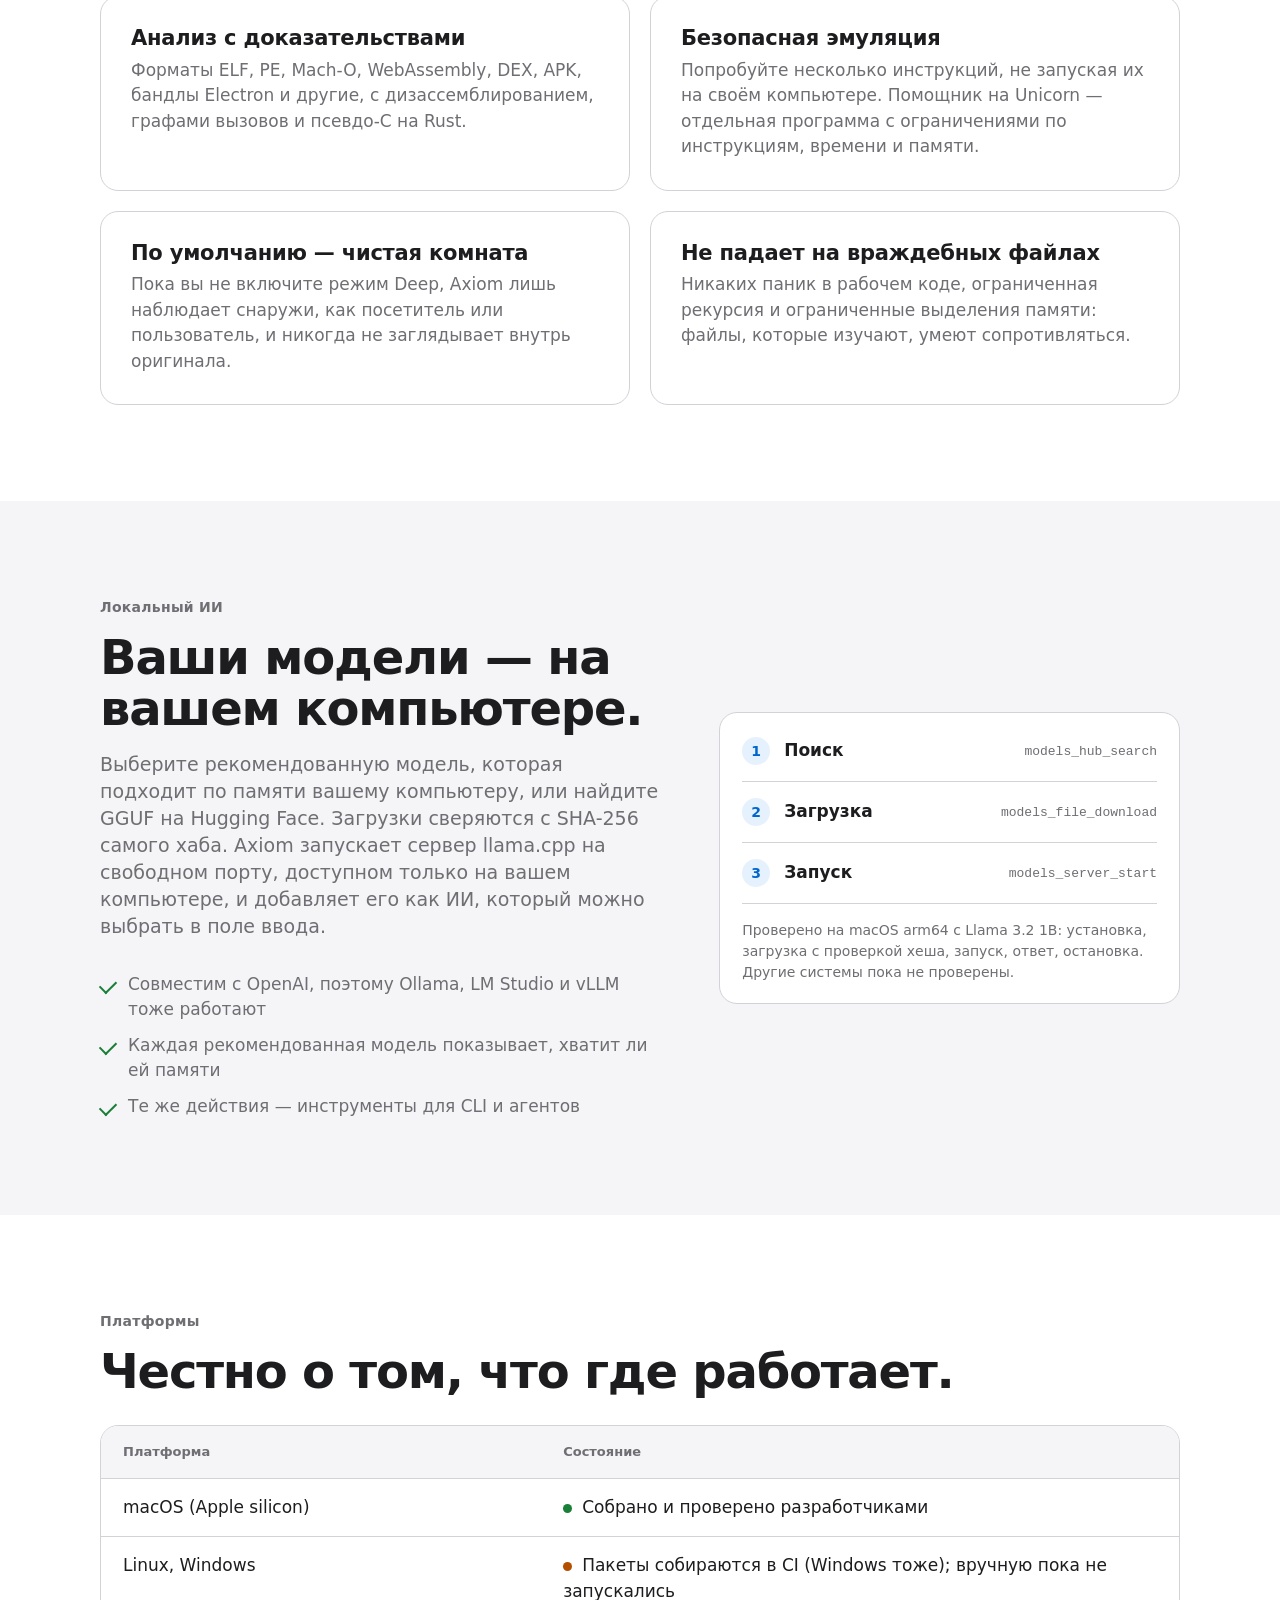
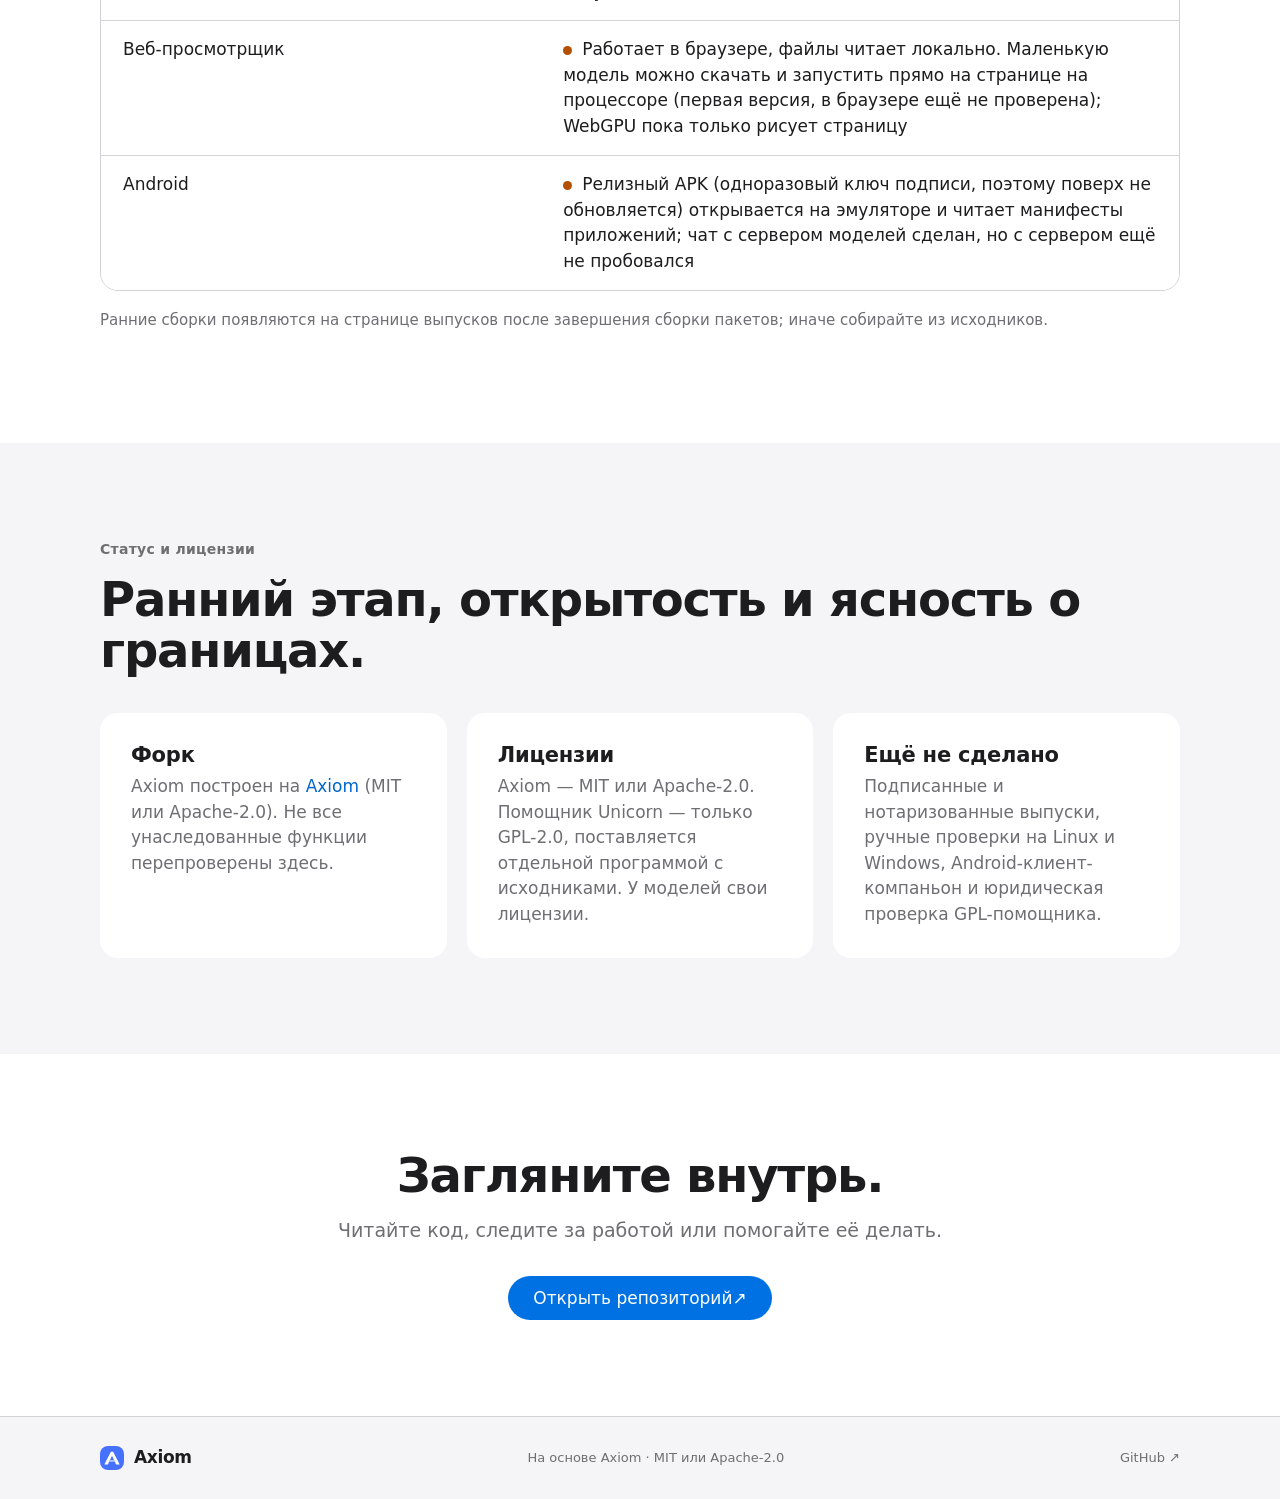
==== commit 5109135e: "Rename everything from Craft Anything to Axiom: crates, binaries, variables, text and links Co-Autho" ====
--- a/site/ru/index.html
+++ b/site/ru/index.html
@@ -24,8 +24,8 @@
 <p class="note">Ранние сборки появляются на странице выпусков после завершения сборки пакетов; иначе собирайте из исходников.</p></section>
 
 <section class="band" id="status"><div class="wrap"><p class="kicker">Статус и лицензии</p><h2>Ранний этап, открытость и ясность о границах.</h2>
-<div class="grid three"><article><h3>Форк</h3><p>Axiom построен на <a href="https://github.com/storytold/craft-anything">Craft Anything</a> (MIT или Apache-2.0). Не все унаследованные функции перепроверены здесь.</p></article><article><h3>Лицензии</h3><p>Axiom — MIT или Apache-2.0. Помощник Unicorn — только GPL-2.0, поставляется отдельной программой с исходниками. У моделей свои лицензии.</p></article><article><h3>Ещё не сделано</h3><p>Подписанные и нотаризованные выпуски, ручные проверки на Linux и Windows, Android-клиент-компаньон и юридическая проверка GPL-помощника.</p></article></div></div></section>
+<div class="grid three"><article><h3>Форк</h3><p>Axiom построен на <a href="https://github.com/LakoMoor/Axiom">Axiom</a> (MIT или Apache-2.0). Не все унаследованные функции перепроверены здесь.</p></article><article><h3>Лицензии</h3><p>Axiom — MIT или Apache-2.0. Помощник Unicorn — только GPL-2.0, поставляется отдельной программой с исходниками. У моделей свои лицензии.</p></article><article><h3>Ещё не сделано</h3><p>Подписанные и нотаризованные выпуски, ручные проверки на Linux и Windows, Android-клиент-компаньон и юридическая проверка GPL-помощника.</p></article></div></div></section>
 
 <section class="wrap end"><h2>Загляните внутрь.</h2><p class="sub">Читайте код, следите за работой или помогайте её делать.</p><a class="btn primary" href="https://github.com/LakoMoor/Axiom">Открыть репозиторий<span aria-hidden="true"> ↗</span></a></section>
 </main>
-<footer><a class="brand" href="#top"><img src="../logo.svg" alt="" width="24" height="24"><span>Axiom</span></a><span>На основе Craft Anything · MIT или Apache-2.0</span><a href="https://github.com/LakoMoor/Axiom">GitHub ↗</a></footer></body></html>
+<footer><a class="brand" href="#top"><img src="../logo.svg" alt="" width="24" height="24"><span>Axiom</span></a><span>На основе Axiom · MIT или Apache-2.0</span><a href="https://github.com/LakoMoor/Axiom">GitHub ↗</a></footer></body></html>
